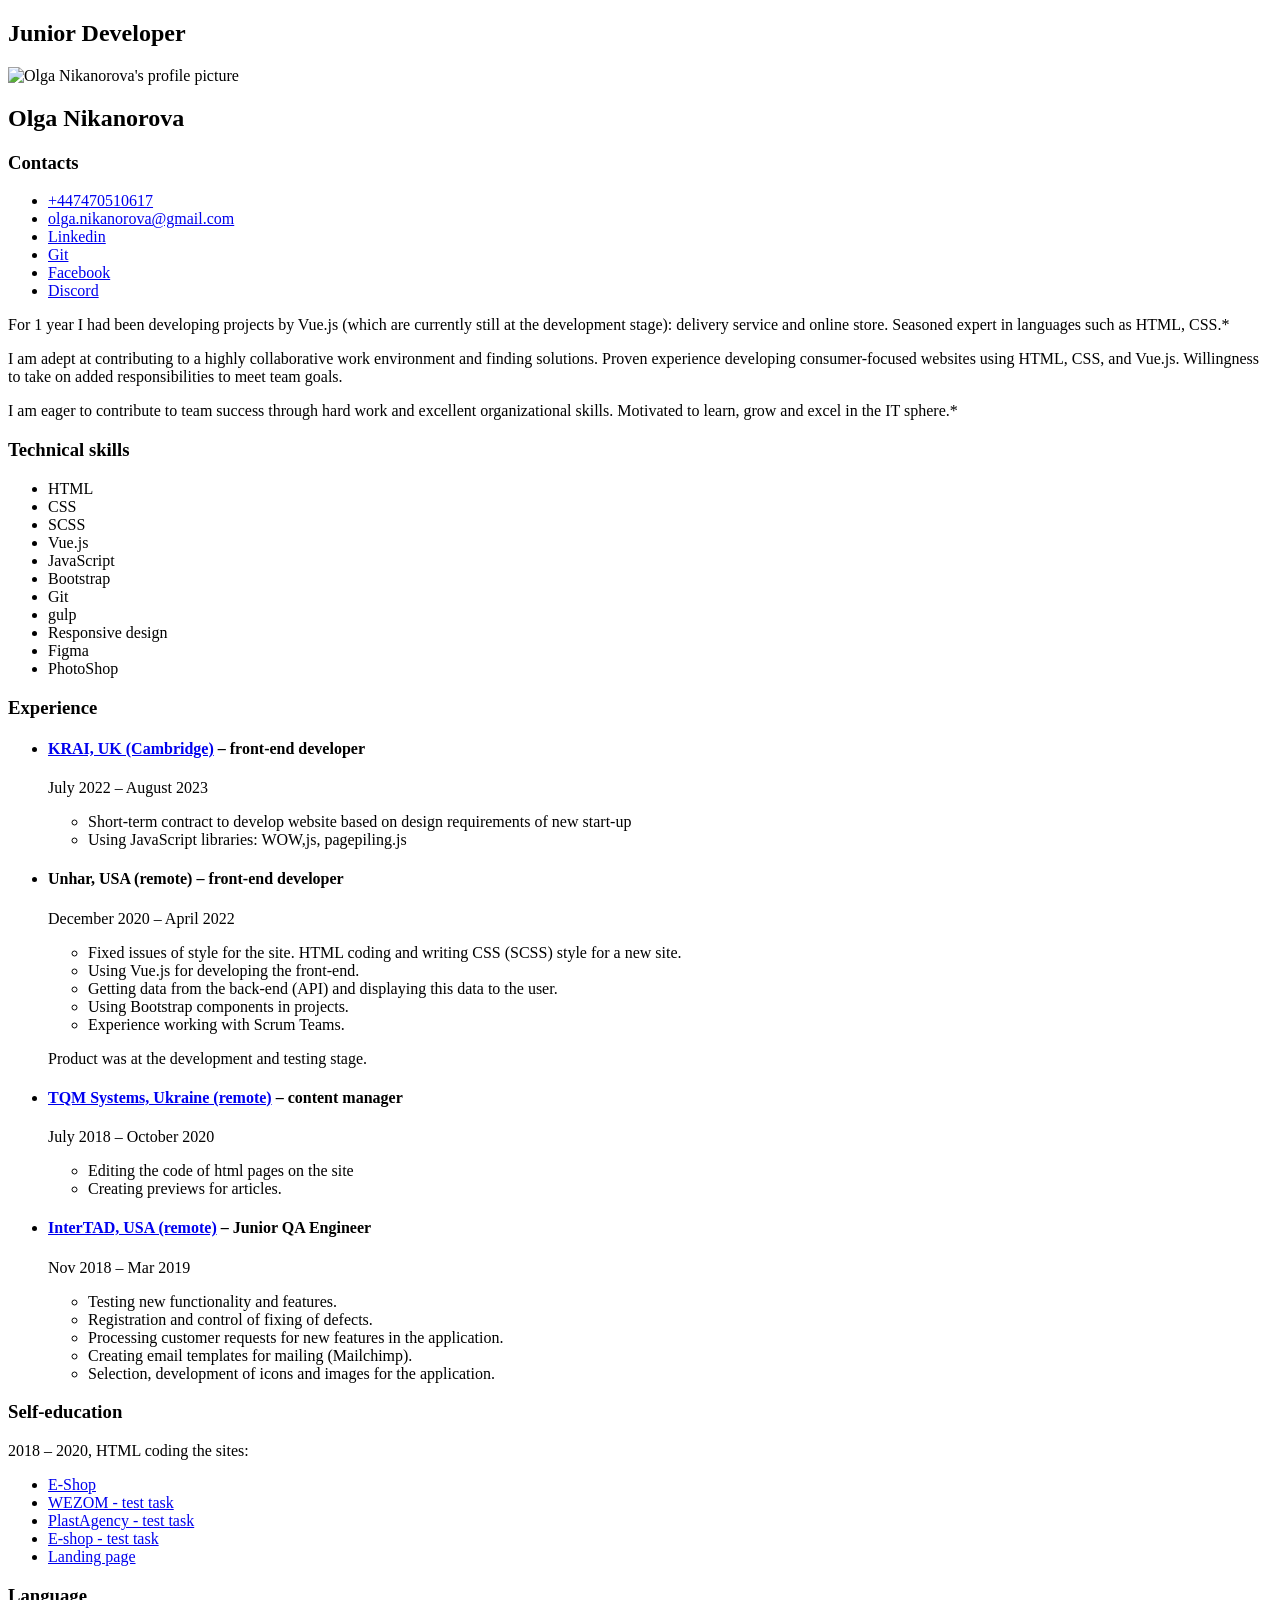
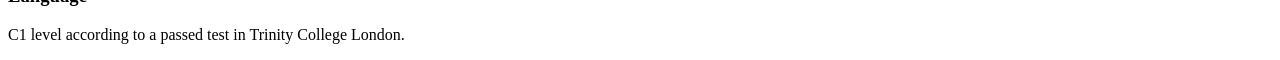
==== index.html @ 84ec6753 "feat: add basic page layout" ====
<!DOCTYPE html>
<html lang="en">
<head>
    <meta charset="UTF-8">
    <meta name="viewport" content="width=device-width, initial-scale=1.0">
    <link rel="stylesheet" href="style.css">
    <title>CV#2 - Olga Nikanorova</title>
</head>

<body>
    <section class="">
        <h2>Junior Developer</h2>
    
        <div class="contacts">
            <img src="profile.jpg" alt="Olga Nikanorova's profile picture" width="181" height="271">
            <div class="">
                <h1>Olga Nikanorova</h1>
        
                <nav>
                    <h3>Contacts</h3>
                    <ul>
                        <li><a href="tel:+447470510617">+447470510617</a></li>
                        <li><a href="mailto:olga.nikanorova@gmail.com">olga.nikanorova@gmail.com</a></li>
                        <li><a href="https://www.linkedin.com/in/nikanora/">Linkedin</a></li>
                        <li><a href="https://github.com/Nikanorra">Git</a></li>
                        <li><a href="https://www.facebook.com/nikanora">Facebook</a></li>
                        <li><a href="https://discordapp.com/users/916770122667003974/">Discord</a></li>
                    </ul>
                </nav>
            </div>
        </div>
    
        
    
    </section>
    
    <section class="introduction">
        <p>
            For 1 year I had been developing projects by Vue.js (which are currently still at the development stage): delivery service and online store. Seasoned expert in languages such as HTML, CSS.*
        </p>
        
        <p>
            I am adept at contributing to a highly collaborative work environment and finding solutions. Proven experience developing consumer-focused websites using HTML, CSS, and Vue.js. 
            Willingness to take on added responsibilities to meet team goals. 
        </p>
        <p>
            I am eager to contribute to team success through hard work and excellent organizational skills. Motivated to learn, grow and excel in the IT sphere.*
        </p>
    </section>
    
    <section class="skills">
        <h3>Technical skills</h3>
        <nav>
            <ul>
                <li>HTML</li>
                <li>CSS</li>
                <li>SCSS</li>
                <li>Vue.js</li>
                <li>JavaScript</li>
                <li>Bootstrap</li>
                <li>Git</li>
                <li>gulp</li>
                <li>Responsive design</li>
                <li>Figma</li>
                <li>PhotoShop</li>
            </ul>
        </nav>
    </section>
    
    <section class="experience">
        <h3>Experience</h3>
        <nav>
            <ul>
                <li>
                    <h4><a href="https://krai.ai/">KRAI, UK (Cambridge)</a> – front-end developer</h4>
                    <p>July 2022 – August 2023</p>
                    <ul>
                        <li>Short-term contract to develop website based on design requirements of new start-up </li>
                        <li>Using JavaScript libraries: WOW,js, pagepiling.js</li>
                    </ul>
                </li>
    
                <li>
                    <h4>Unhar, USA (remote) – front-end developer</h4>
                    <p>December 2020 – April 2022</p>
                    <ul>
                        <li>Fixed issues of style for the site. HTML coding and writing CSS (SCSS) style for a new site.</li>
                        <li>Using Vue.js for developing the front-end.</li>
                        <li>Getting data from the back-end (API) and displaying this data to the user.</li>
                        <li>Using Bootstrap components in projects.</li>
                        <li>Experience working with Scrum Teams.</li>
                    </ul>
                    <p>Product was at the development and testing stage.</p>
                </li>
    
                <li>
                    <h4><a href="https://tqm.com.ua/en/">TQM Systems, Ukraine (remote)</a> – content manager</h4>
                    <p>July 2018 – October 2020</p>
                    <ul>
                        <li>Editing the code of html pages on the site</li>
                        <li>Creating previews for articles.</li>
                    </ul>
                </li>
    
                <li>
                    <h4><a href="http://www.intertad.com/">InterTAD, USA (remote)</a> – Junior QA Engineer</h4>
                    <p>Nov 2018 – Mar 2019</p>
                    <ul>
                        <li>Testing new functionality and features.</li>
                        <li>Registration and control of fixing of defects.</li>
                        <li>Processing customer requests for new features in the application.</li>
                        <li>Creating email templates for mailing (Mailchimp).</li>
                        <li>Selection, development of icons and images for the application.</li>
                    </ul>
                </li>
            </ul>
        </nav>
    </section>
    
    <section class="self-development">
        <h3>Self-education</h3>
        <p>2018 – 2020, HTML coding the sites:</p>
        <nav>
            <ul>
                <li><a href="https://nikanorra.github.io/Nikanorra.styletour.github.io/">E-Shop</a></li>
                <li><a href="https://nikanorra.github.io/wezom.github.io/">WEZOM - test task</a></li>
                <li><a href="https://nikanorra.github.io/Nikanorra.github.io-PlastAgency.github.io/">PlastAgency - test task</a></li>
                <li><a href="https://nikanorra.github.io/Nikanorra.github.io-furniture.github.io/">E-shop - test task</a></li>
                <li><a href="https://nikanorra.github.io/Nikanorra.landingpage-bootstrap-4.github.io/">Landing page</a></li>
            </ul>
        </nav>
    
        <h3>Language</h3>
        <p>C1 level according to a passed test in Trinity College London.</p>
    </section>
</body>
</html>
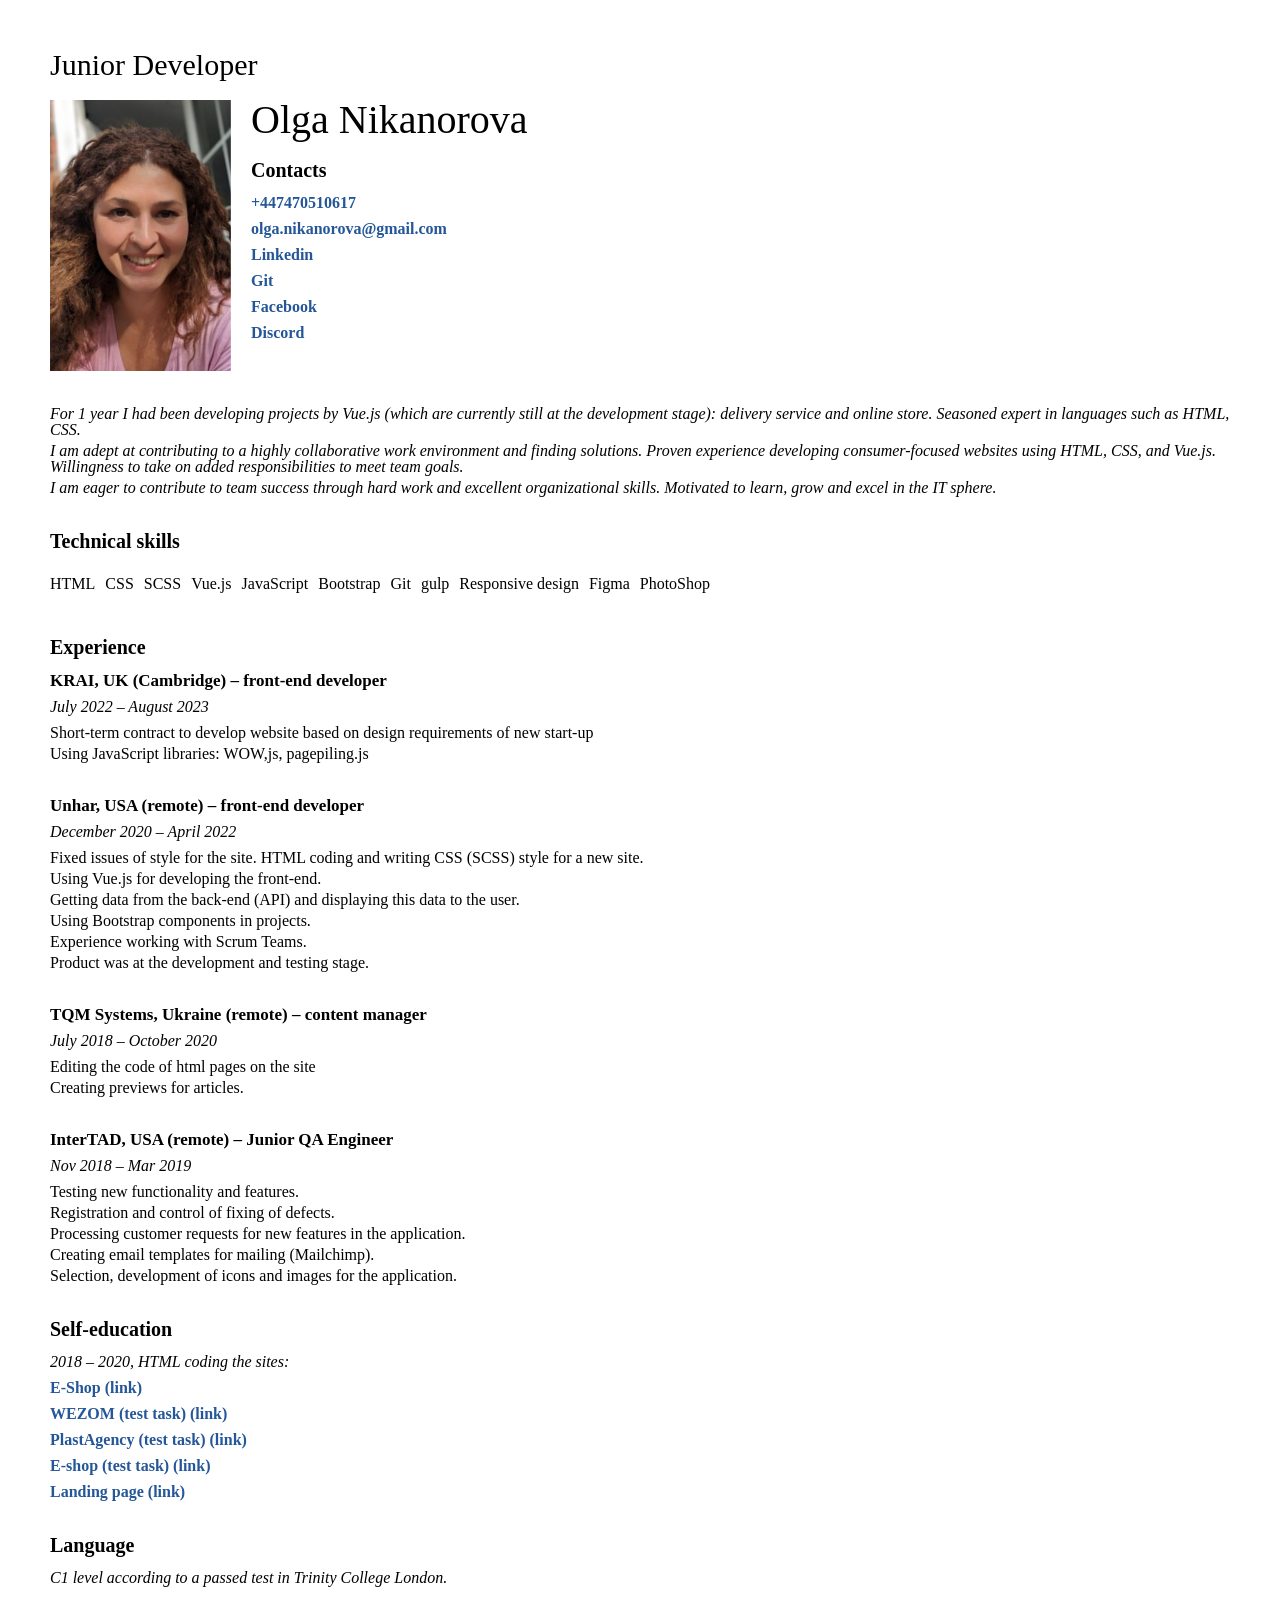
==== commit a43c35de: "feat: add additionak info and styles" ====
--- a/index.html
+++ b/index.html
@@ -3,135 +3,136 @@
 <head>
     <meta charset="UTF-8">
     <meta name="viewport" content="width=device-width, initial-scale=1.0">
-    <link rel="stylesheet" href="style.css">
+    <link rel="stylesheet" href="./styles/clearfix.css">
+    <link rel="stylesheet" href="./styles/style.css">
+    
     <title>CV#2 - Olga Nikanorova</title>
 </head>
 
 <body>
-    <section class="">
-        <h2>Junior Developer</h2>
-    
-        <div class="contacts">
-            <img src="profile.jpg" alt="Olga Nikanorova's profile picture" width="181" height="271">
-            <div class="">
-                <h1>Olga Nikanorova</h1>
+    <div class="container">
+        <section class="">
+            <h2>Junior Developer</h2>
         
-                <nav>
-                    <h3>Contacts</h3>
-                    <ul>
-                        <li><a href="tel:+447470510617">+447470510617</a></li>
-                        <li><a href="mailto:olga.nikanorova@gmail.com">olga.nikanorova@gmail.com</a></li>
-                        <li><a href="https://www.linkedin.com/in/nikanora/">Linkedin</a></li>
-                        <li><a href="https://github.com/Nikanorra">Git</a></li>
-                        <li><a href="https://www.facebook.com/nikanora">Facebook</a></li>
-                        <li><a href="https://discordapp.com/users/916770122667003974/">Discord</a></li>
-                    </ul>
-                </nav>
+            <div class="contacts">
+                <img src="profile.jpg" alt="Olga Nikanorova's profile picture" width="181" height="271">
+                <div class="">
+                    <h1>Olga Nikanorova</h1>
+            
+                    <nav>
+                        <h3>Contacts</h3>
+                        <ul>
+                            <li><a href="tel:+447470510617" class="link">+447470510617</a></li>
+                            <li><a href="mailto:olga.nikanorova@gmail.com" class="link">olga.nikanorova@gmail.com</a></li>
+                            <li><a href="https://www.linkedin.com/in/nikanora/" class="link">Linkedin</a></li>
+                            <li><a href="https://github.com/Nikanorra" class="link">Git</a></li>
+                            <li><a href="https://www.facebook.com/nikanora" class="link">Facebook</a></li>
+                            <li><a href="https://discordapp.com/users/916770122667003974/" class="link">Discord</a></li>
+                        </ul>
+                    </nav>
+                </div>
             </div>
-        </div>
-    
+        </section>
         
-    
-    </section>
-    
-    <section class="introduction">
-        <p>
-            For 1 year I had been developing projects by Vue.js (which are currently still at the development stage): delivery service and online store. Seasoned expert in languages such as HTML, CSS.*
-        </p>
+        <section class="introduction">
+            <p>
+                For 1 year I had been developing projects by Vue.js (which are currently still at the development stage): delivery service and online store. Seasoned expert in languages such as HTML, CSS.
+            </p>
+            
+            <p>
+                I am adept at contributing to a highly collaborative work environment and finding solutions. Proven experience developing consumer-focused websites using HTML, CSS, and Vue.js. 
+                Willingness to take on added responsibilities to meet team goals. 
+            </p>
+            <p>
+                I am eager to contribute to team success through hard work and excellent organizational skills. Motivated to learn, grow and excel in the IT sphere.
+            </p>
+        </section>
         
-        <p>
-            I am adept at contributing to a highly collaborative work environment and finding solutions. Proven experience developing consumer-focused websites using HTML, CSS, and Vue.js. 
-            Willingness to take on added responsibilities to meet team goals. 
-        </p>
-        <p>
-            I am eager to contribute to team success through hard work and excellent organizational skills. Motivated to learn, grow and excel in the IT sphere.*
-        </p>
-    </section>
-    
-    <section class="skills">
-        <h3>Technical skills</h3>
-        <nav>
-            <ul>
-                <li>HTML</li>
-                <li>CSS</li>
-                <li>SCSS</li>
-                <li>Vue.js</li>
-                <li>JavaScript</li>
-                <li>Bootstrap</li>
-                <li>Git</li>
-                <li>gulp</li>
-                <li>Responsive design</li>
-                <li>Figma</li>
-                <li>PhotoShop</li>
-            </ul>
-        </nav>
-    </section>
-    
-    <section class="experience">
-        <h3>Experience</h3>
-        <nav>
-            <ul>
-                <li>
-                    <h4><a href="https://krai.ai/">KRAI, UK (Cambridge)</a> – front-end developer</h4>
-                    <p>July 2022 – August 2023</p>
-                    <ul>
-                        <li>Short-term contract to develop website based on design requirements of new start-up </li>
-                        <li>Using JavaScript libraries: WOW,js, pagepiling.js</li>
-                    </ul>
-                </li>
-    
-                <li>
-                    <h4>Unhar, USA (remote) – front-end developer</h4>
-                    <p>December 2020 – April 2022</p>
-                    <ul>
-                        <li>Fixed issues of style for the site. HTML coding and writing CSS (SCSS) style for a new site.</li>
-                        <li>Using Vue.js for developing the front-end.</li>
-                        <li>Getting data from the back-end (API) and displaying this data to the user.</li>
-                        <li>Using Bootstrap components in projects.</li>
-                        <li>Experience working with Scrum Teams.</li>
-                    </ul>
-                    <p>Product was at the development and testing stage.</p>
-                </li>
-    
-                <li>
-                    <h4><a href="https://tqm.com.ua/en/">TQM Systems, Ukraine (remote)</a> – content manager</h4>
-                    <p>July 2018 – October 2020</p>
-                    <ul>
-                        <li>Editing the code of html pages on the site</li>
-                        <li>Creating previews for articles.</li>
-                    </ul>
-                </li>
-    
-                <li>
-                    <h4><a href="http://www.intertad.com/">InterTAD, USA (remote)</a> – Junior QA Engineer</h4>
-                    <p>Nov 2018 – Mar 2019</p>
-                    <ul>
-                        <li>Testing new functionality and features.</li>
-                        <li>Registration and control of fixing of defects.</li>
-                        <li>Processing customer requests for new features in the application.</li>
-                        <li>Creating email templates for mailing (Mailchimp).</li>
-                        <li>Selection, development of icons and images for the application.</li>
-                    </ul>
-                </li>
-            </ul>
-        </nav>
-    </section>
-    
-    <section class="self-development">
-        <h3>Self-education</h3>
-        <p>2018 – 2020, HTML coding the sites:</p>
-        <nav>
-            <ul>
-                <li><a href="https://nikanorra.github.io/Nikanorra.styletour.github.io/">E-Shop</a></li>
-                <li><a href="https://nikanorra.github.io/wezom.github.io/">WEZOM - test task</a></li>
-                <li><a href="https://nikanorra.github.io/Nikanorra.github.io-PlastAgency.github.io/">PlastAgency - test task</a></li>
-                <li><a href="https://nikanorra.github.io/Nikanorra.github.io-furniture.github.io/">E-shop - test task</a></li>
-                <li><a href="https://nikanorra.github.io/Nikanorra.landingpage-bootstrap-4.github.io/">Landing page</a></li>
-            </ul>
-        </nav>
-    
-        <h3>Language</h3>
-        <p>C1 level according to a passed test in Trinity College London.</p>
-    </section>
+        <section class="skills">
+            <h3>Technical skills</h3>
+            <nav>
+                <ul>
+                    <li>HTML</li>
+                    <li>CSS</li>
+                    <li>SCSS</li>
+                    <li>Vue.js</li>
+                    <li>JavaScript</li>
+                    <li>Bootstrap</li>
+                    <li>Git</li>
+                    <li>gulp</li>
+                    <li>Responsive design</li>
+                    <li>Figma</li>
+                    <li>PhotoShop</li>
+                </ul>
+            </nav>
+        </section>
+        
+        <section class="experience">
+            <h3>Experience</h3>
+            <nav>
+                <ul>
+                    <li>
+                        <h4><a href="https://krai.ai/">KRAI, UK (Cambridge)</a> – front-end developer</h4>
+                        <p class="experience_term">July 2022 – August 2023</p>
+                        <ul>
+                            <li>Short-term contract to develop website based on design requirements of new start-up </li>
+                            <li>Using JavaScript libraries: WOW,js, pagepiling.js</li>
+                        </ul>
+                    </li>
+        
+                    <li>
+                        <h4>Unhar, USA (remote) – front-end developer</h4>
+                        <p class="experience_term">December 2020 – April 2022</p>
+                        <ul>
+                            <li>Fixed issues of style for the site. HTML coding and writing CSS (SCSS) style for a new site.</li>
+                            <li>Using Vue.js for developing the front-end.</li>
+                            <li>Getting data from the back-end (API) and displaying this data to the user.</li>
+                            <li>Using Bootstrap components in projects.</li>
+                            <li>Experience working with Scrum Teams.</li>
+                        </ul>
+                        <p>Product was at the development and testing stage.</p>
+                    </li>
+        
+                    <li>
+                        <h4><a href="https://tqm.com.ua/en/">TQM Systems, Ukraine (remote)</a> – content manager</h4>
+                        <p class="experience_term">July 2018 – October 2020</p>
+                        <ul>
+                            <li>Editing the code of html pages on the site</li>
+                            <li>Creating previews for articles.</li>
+                        </ul>
+                    </li>
+        
+                    <li>
+                        <h4><a href="http://www.intertad.com/">InterTAD, USA (remote)</a> – Junior QA Engineer</h4>
+                        <p class="experience_term">Nov 2018 – Mar 2019</p>
+                        <ul>
+                            <li>Testing new functionality and features.</li>
+                            <li>Registration and control of fixing of defects.</li>
+                            <li>Processing customer requests for new features in the application.</li>
+                            <li>Creating email templates for mailing (Mailchimp).</li>
+                            <li>Selection, development of icons and images for the application.</li>
+                        </ul>
+                    </li>
+                </ul>
+            </nav>
+        </section>
+        
+        <section class="self-development">
+            <h3>Self-education</h3>
+            <p>2018 – 2020, HTML coding the sites:</p>
+            <nav class="self-development__links">
+                <ul>
+                    <li><a href="https://nikanorra.github.io/Nikanorra.styletour.github.io/" class="link">E-Shop (link)</a></li>
+                    <li><a href="https://nikanorra.github.io/wezom.github.io/" class="link">WEZOM (test task) (link)</a></li>
+                    <li><a href="https://nikanorra.github.io/Nikanorra.github.io-PlastAgency.github.io/" class="link">PlastAgency (test task) (link)</a></li>
+                    <li><a href="https://nikanorra.github.io/Nikanorra.github.io-furniture.github.io/" class="link">E-shop (test task) (link)</a></li>
+                    <li><a href="https://nikanorra.github.io/Nikanorra.landingpage-bootstrap-4.github.io/" class="link">Landing page (link)</a></li>
+                </ul>
+            </nav>
+        
+            <h3>Language</h3>
+            <p>C1 level according to a passed test in Trinity College London.</p>
+        </section>
+    </div>
 </body>
 </html>
--- a/styles/clearfix.css
+++ b/styles/clearfix.css
@@ -0,0 +1,204 @@
+/* http://meyerweb.com/eric/tools/css/reset/
+v2.0 | 20110126
+  License: none (public domain)
+*/
+
+html,
+body,
+div,
+span,
+applet,
+object,
+iframe,
+h1,
+h2,
+h3,
+h4,
+h5,
+h6,
+p,
+blockquote,
+pre,
+a,
+abbr,
+acronym,
+address,
+big,
+cite,
+code,
+del,
+dfn,
+em,
+img,
+ins,
+kbd,
+q,
+s,
+samp,
+small,
+strike,
+strong,
+sub,
+sup,
+tt,
+var,
+b,
+u,
+i,
+center,
+dl,
+dt,
+dd,
+ol,
+ul,
+li,
+fieldset,
+form,
+label,
+legend,
+table,
+caption,
+tbody,
+tfoot,
+thead,
+tr,
+th,
+td,
+article,
+aside,
+canvas,
+details,
+embed,
+figure,
+figcaption,
+footer,
+header,
+hgroup,
+menu,
+nav,
+output,
+ruby,
+section,
+summary,
+time,
+mark,
+audio,
+video {
+  margin: 0;
+  padding: 0;
+  border: 0;
+  font-size: 100%;
+  font: inherit;
+  vertical-align: baseline;
+}
+
+/* HTML5 display-role reset for older browsers */
+
+article,
+aside,
+details,
+figcaption,
+figure,
+footer,
+header,
+hgroup,
+menu,
+nav,
+section {
+  display: block;
+}
+
+body {
+  line-height: 1;
+}
+
+ol,
+ul {
+  list-style: none;
+}
+
+blockquote,
+q {
+  quotes: none;
+}
+
+blockquote:before,
+blockquote:after,
+q:before,
+q:after {
+  content: "";
+  content: none;
+}
+
+table {
+  border-collapse: collapse;
+  border-spacing: 0;
+}
+
+/*
+ /*
+  ========================================
+  Clearfix
+  ========================================
+*/
+
+.group:before,
+.group:after {
+  content: "";
+  display: table;
+}
+
+.group:after {
+  clear: both;
+}
+
+.group {
+  clear: both;
+  *zoom: 1;
+}
+
+input[type=text i] {
+  padding: 0;
+}
+
+body,
+p,
+h3 {
+  padding: 0;
+  margin: 0 auto;
+}
+
+div {
+  -webkit-box-sizing: border-box;
+          box-sizing: border-box;
+}
+
+a {
+  color: #000;
+  text-decoration: none;
+}
+
+button {
+  border: none;
+  background: none;
+  padding: 0;
+  margin: 0;
+}
+
+.clearfix {
+  clear: both;
+}
+
+*,
+*:after,
+*:before {
+  -webkit-box-sizing: border-box;
+          box-sizing: border-box;
+}
+
+:active,
+:hover,
+:focus {
+  outline: 0;
+  outline-offset: 0;
+}
--- a/styles/style.css
+++ b/styles/style.css
@@ -0,0 +1,88 @@
+.container {
+    margin: 50px;
+}
+section,
+.self-development__links {
+    margin-bottom: 35px;
+}
+h1 {
+    font-size: 40px;
+    margin-bottom: 20px;
+}
+h2 {
+    font-size: 30px;
+    margin-bottom: 20px;
+}
+h3{
+    font-size: 20px;
+    height: 20px;
+    margin: 0 0 15px 0;
+    font-weight: 900;
+}
+h4{
+    font-size: 17px;
+    font-weight: 600;
+    margin-bottom: 10px;
+}
+li {
+    margin-bottom: 5px;
+}
+.link {
+    color: rgb(36, 86, 152);
+    font-weight: 600;
+    display: block;
+    margin-bottom: 10px;
+}
+
+/* CONTACTS SECTION */
+.contacts {
+    display: flex; 
+    height: 271px;
+}
+.contacts>div>nav {
+    height: 200px;
+    display: flex;
+    flex-direction: column;
+}
+
+.contacts>div>nav>ul>li {
+    margin-bottom: 10px;
+}
+.contacts>img {
+    margin-right: 20px;
+}
+
+/* INTRODUCTION SECTION */
+.introduction>* {
+    font-style: italic;
+    margin-bottom: 5px;
+}
+
+/* SKILLS SECTION */
+.skills>nav>ul {
+    display: flex;
+}
+.skills>nav>ul>li {
+    margin: 10px 10px 10px 0;
+}
+
+/* EXPERIENCE SECTION */
+.experience>nav>ul>li {
+    margin-bottom: 35px;
+}
+.experience_term {
+    margin-bottom: 10px;
+    font-style: italic;
+}
+
+/* SELF-DEV SECTION */
+.self-development>p {
+    font-style: italic; 
+    margin-bottom: 10px;
+}
+/* .self-development__links>ul>li>a {
+    color: rgb(36, 86, 152);
+    font-weight: 600;
+    display: block;
+    margin-bottom: 10px;
+} */
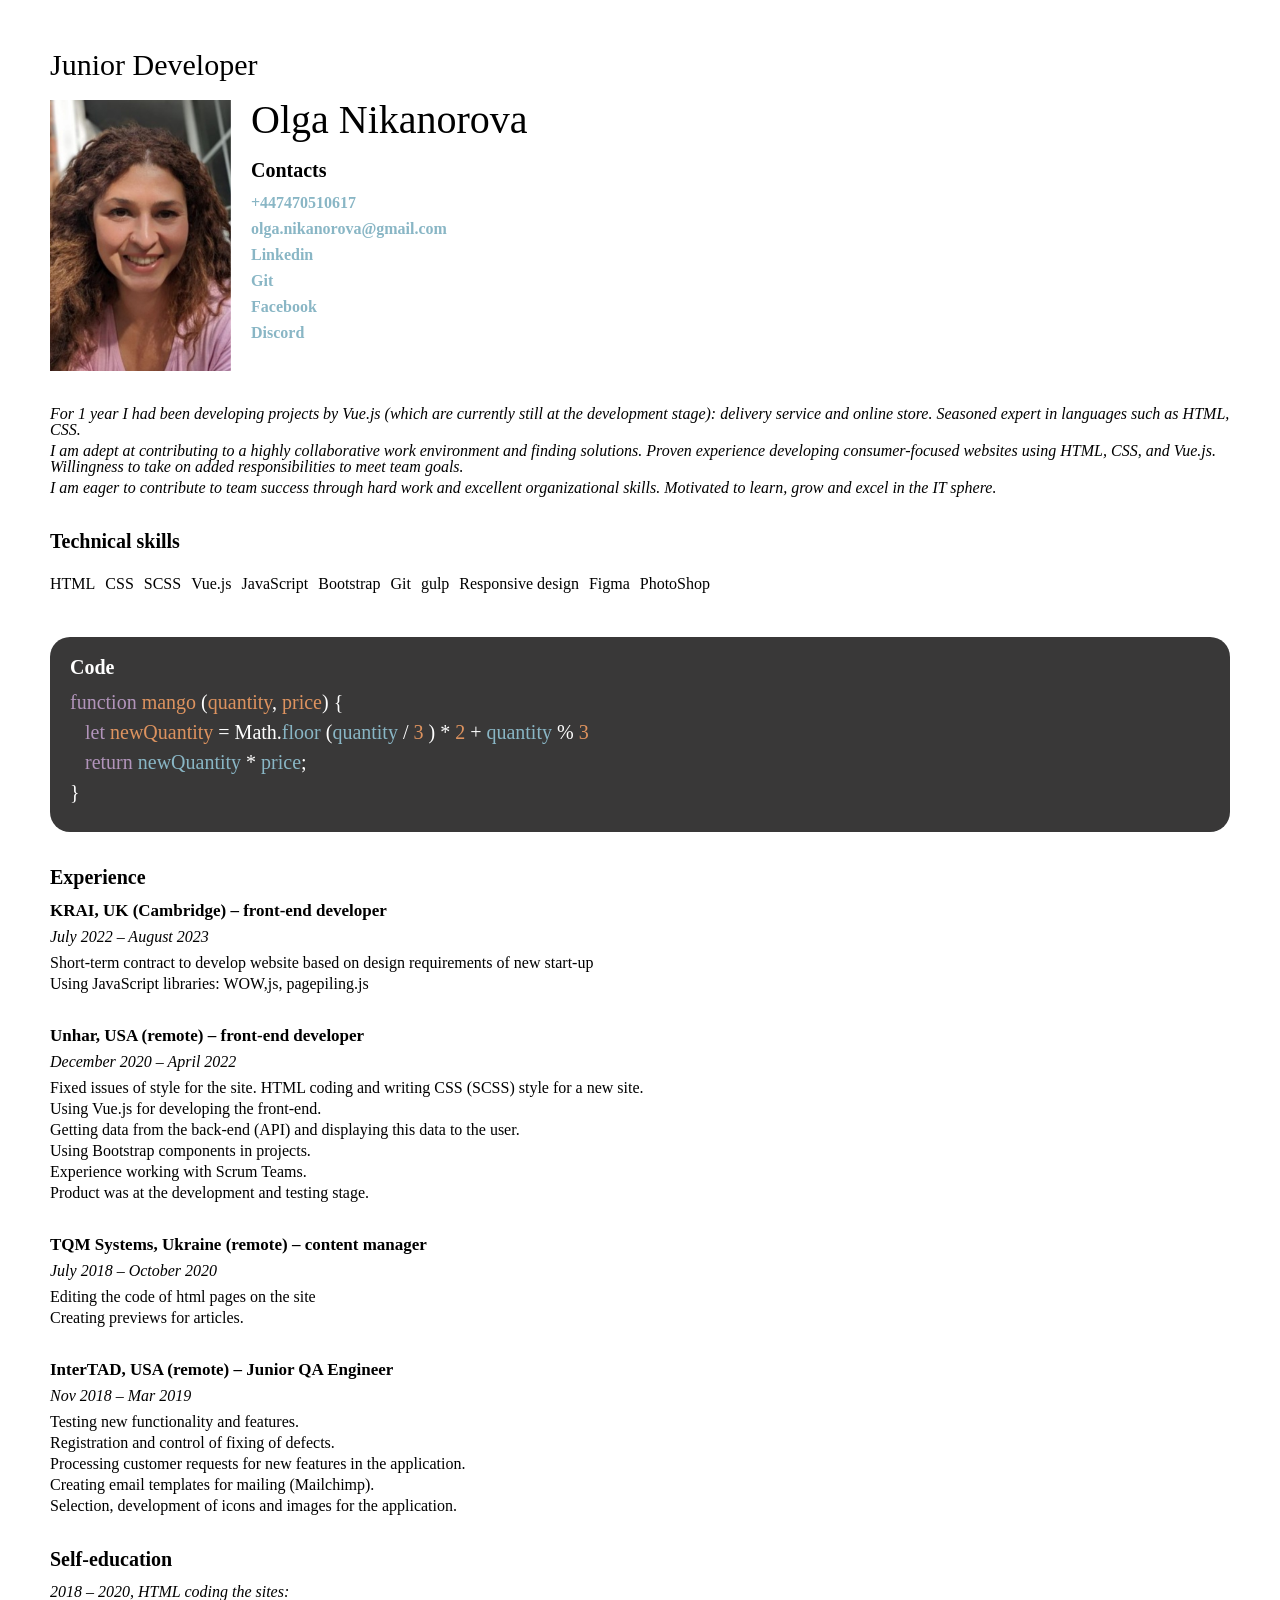
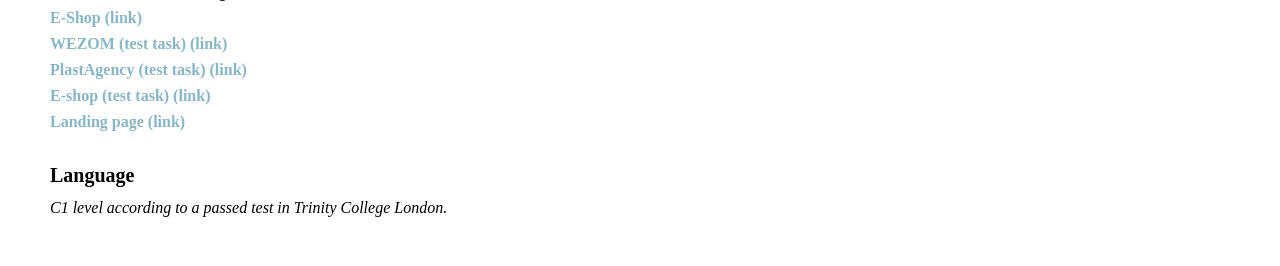
==== commit a2d2660b: "feat: add CODE section" ====
--- a/index.html
+++ b/index.html
@@ -11,7 +11,7 @@
 
 <body>
     <div class="container">
-        <section class="">
+        <section>
             <h2>Junior Developer</h2>
         
             <div class="contacts">
@@ -65,6 +65,16 @@
                     <li>PhotoShop</li>
                 </ul>
             </nav>
+        </section>
+
+        <section class="code">
+            <h3>Code</h3>
+            <code>
+                <p><span class="code__purple">function </span><span class="code__orange">mango </span>(<span class="code__orange">quantity</span>,&nbsp;<span class="code__orange">price</span>)&nbsp;{</p>
+                <p>&nbsp; &nbsp;<span class="code__purple">let </span><span class="code__orange">newQuantity</span> = Math.<span class="code__blue">floor&nbsp;</span>(<span class="code__blue">quantity</span>  / <span class="code__orange">3</span>  ) *&nbsp;<span class="code__orange">2</span>  + <span class="code__blue">quantity</span>   % <span class="code__orange">3</span></p>
+                <p>&nbsp; &nbsp;<span class="code__purple">return </span><span class="code__blue">newQuantity</span>&nbsp;*&nbsp;<span class="code__blue">price</span>;</p>   
+                <p>}</p>   
+            </code>
         </section>
         
         <section class="experience">
--- a/styles/style.css
+++ b/styles/style.css
@@ -28,7 +28,7 @@
     margin-bottom: 5px;
 }
 .link {
-    color: rgb(36, 86, 152);
+    color: #89B6C5;
     font-weight: 600;
     display: block;
     margin-bottom: 10px;
@@ -66,6 +66,27 @@
     margin: 10px 10px 10px 0;
 }
 
+/* CODE SECTION */
+.code {
+    background-color: rgb(57, 56, 56);
+    border-radius: 20px;
+    padding: 20px;
+    color: white;
+}
+code>p {
+    margin-bottom: 10px;
+    font-size: 20px;
+}
+.code__purple{
+ color: #B294BB;
+}
+.code__orange{
+    color: #DE935F;
+}
+.code__blue{
+    color: #89B6C5;
+}
+
 /* EXPERIENCE SECTION */
 .experience>nav>ul>li {
     margin-bottom: 35px;
@@ -79,10 +100,4 @@
 .self-development>p {
     font-style: italic; 
     margin-bottom: 10px;
-}
-/* .self-development__links>ul>li>a {
-    color: rgb(36, 86, 152);
-    font-weight: 600;
-    display: block;
-    margin-bottom: 10px;
-} */+}
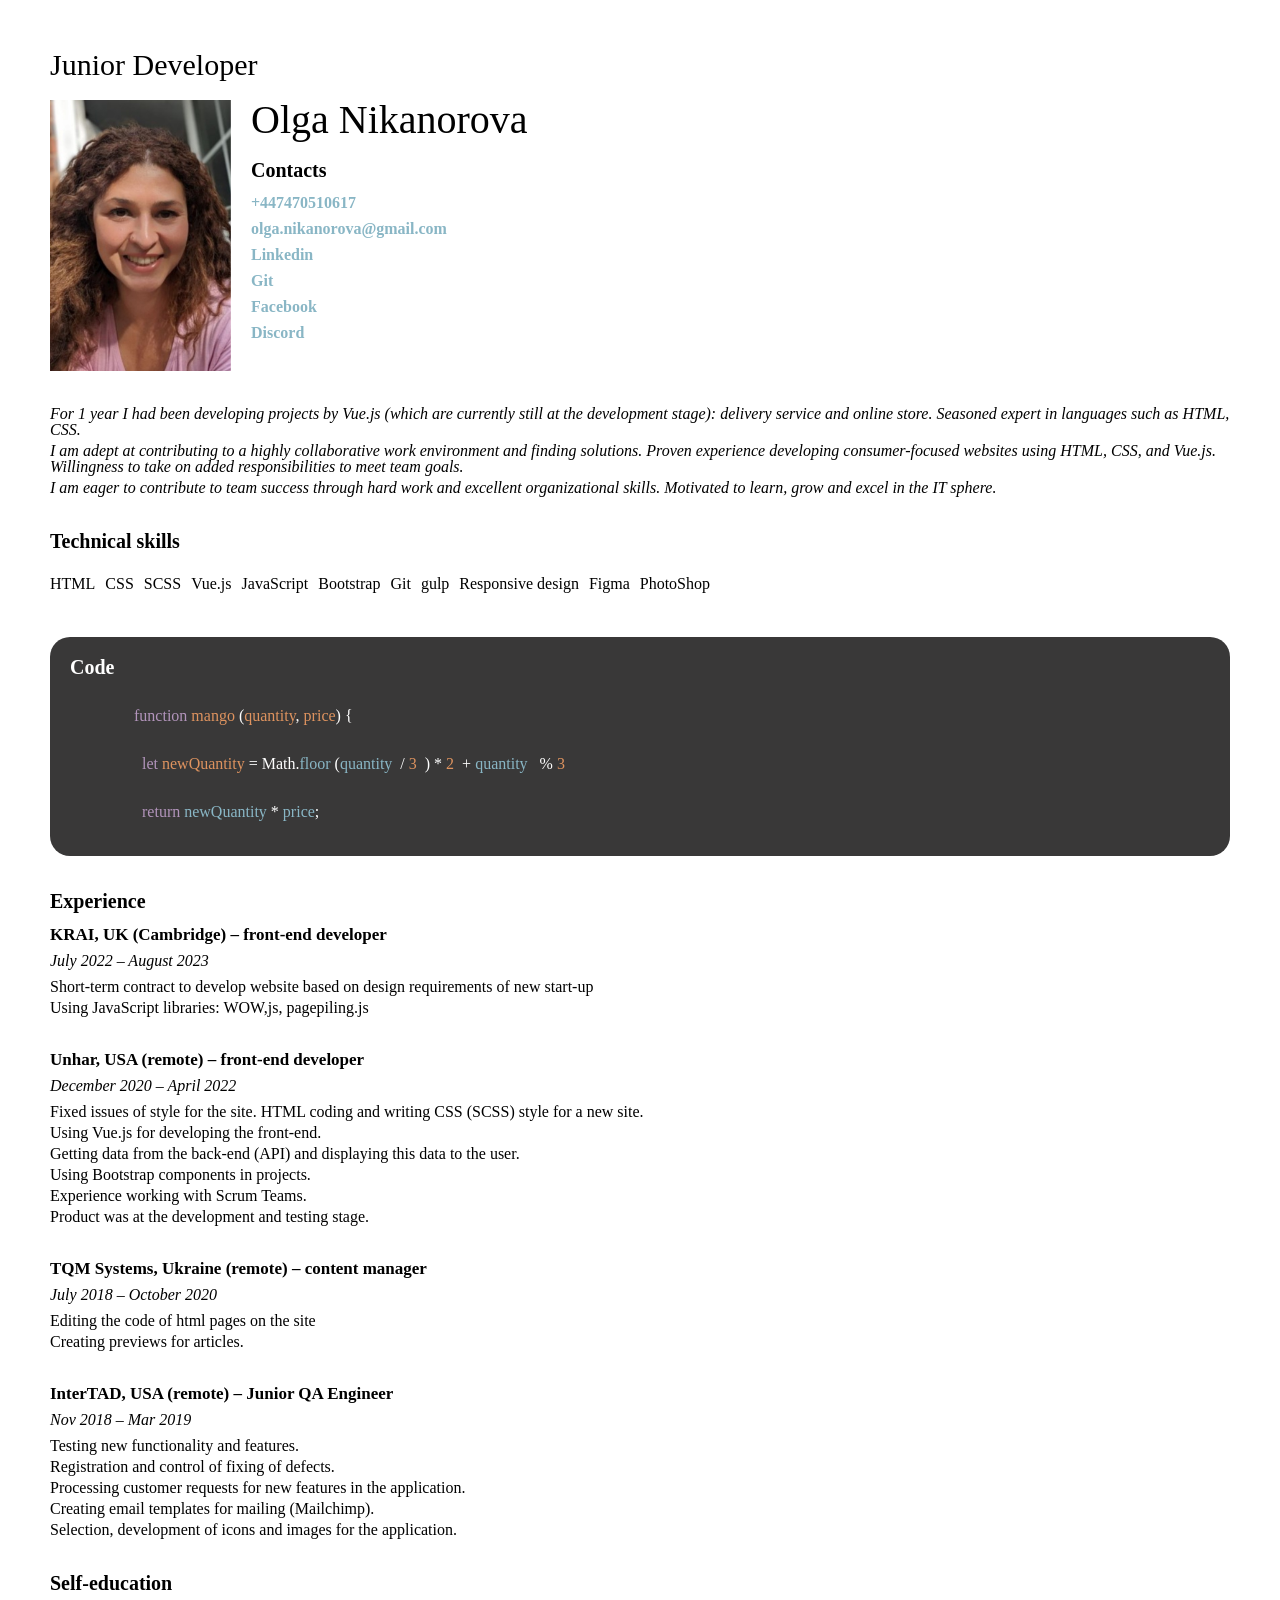
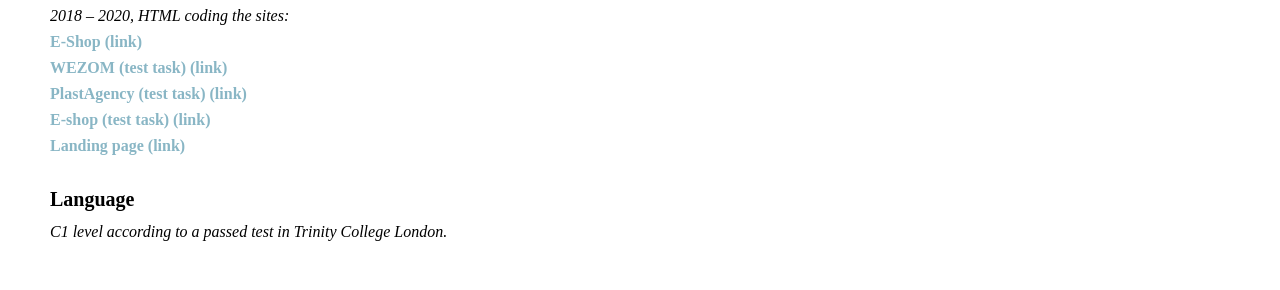
==== commit 4f37370b: "fix: code section layout" ====
--- a/index.html
+++ b/index.html
@@ -69,12 +69,16 @@
 
         <section class="code">
             <h3>Code</h3>
-            <code>
-                <p><span class="code__purple">function </span><span class="code__orange">mango </span>(<span class="code__orange">quantity</span>,&nbsp;<span class="code__orange">price</span>)&nbsp;{</p>
-                <p>&nbsp; &nbsp;<span class="code__purple">let </span><span class="code__orange">newQuantity</span> = Math.<span class="code__blue">floor&nbsp;</span>(<span class="code__blue">quantity</span>  / <span class="code__orange">3</span>  ) *&nbsp;<span class="code__orange">2</span>  + <span class="code__blue">quantity</span>   % <span class="code__orange">3</span></p>
-                <p>&nbsp; &nbsp;<span class="code__purple">return </span><span class="code__blue">newQuantity</span>&nbsp;*&nbsp;<span class="code__blue">price</span>;</p>   
-                <p>}</p>   
-            </code>
+            <!-- <code> -->
+            <pre><code>
+                <span class="code__purple">function </span><span class="code__orange">mango </span>(<span class="code__orange">quantity</span>,&nbsp;<span class="code__orange">price</span>)&nbsp;{
+            </code></pre>
+            <pre><code>
+                &nbsp;&nbsp;<span class="code__purple">let </span><span class="code__orange">newQuantity</span> = Math.<span class="code__blue">floor&nbsp;</span>(<span class="code__blue">quantity</span>  / <span class="code__orange">3</span>  ) *&nbsp;<span class="code__orange">2</span>  + <span class="code__blue">quantity</span>   % <span class="code__orange">3</span>
+            </code></pre>
+            <pre><code>
+                &nbsp;&nbsp;<span class="code__purple">return </span><span class="code__blue">newQuantity</span>&nbsp;*&nbsp;<span class="code__blue">price</span>;
+            </code></pre>
         </section>
         
         <section class="experience">
